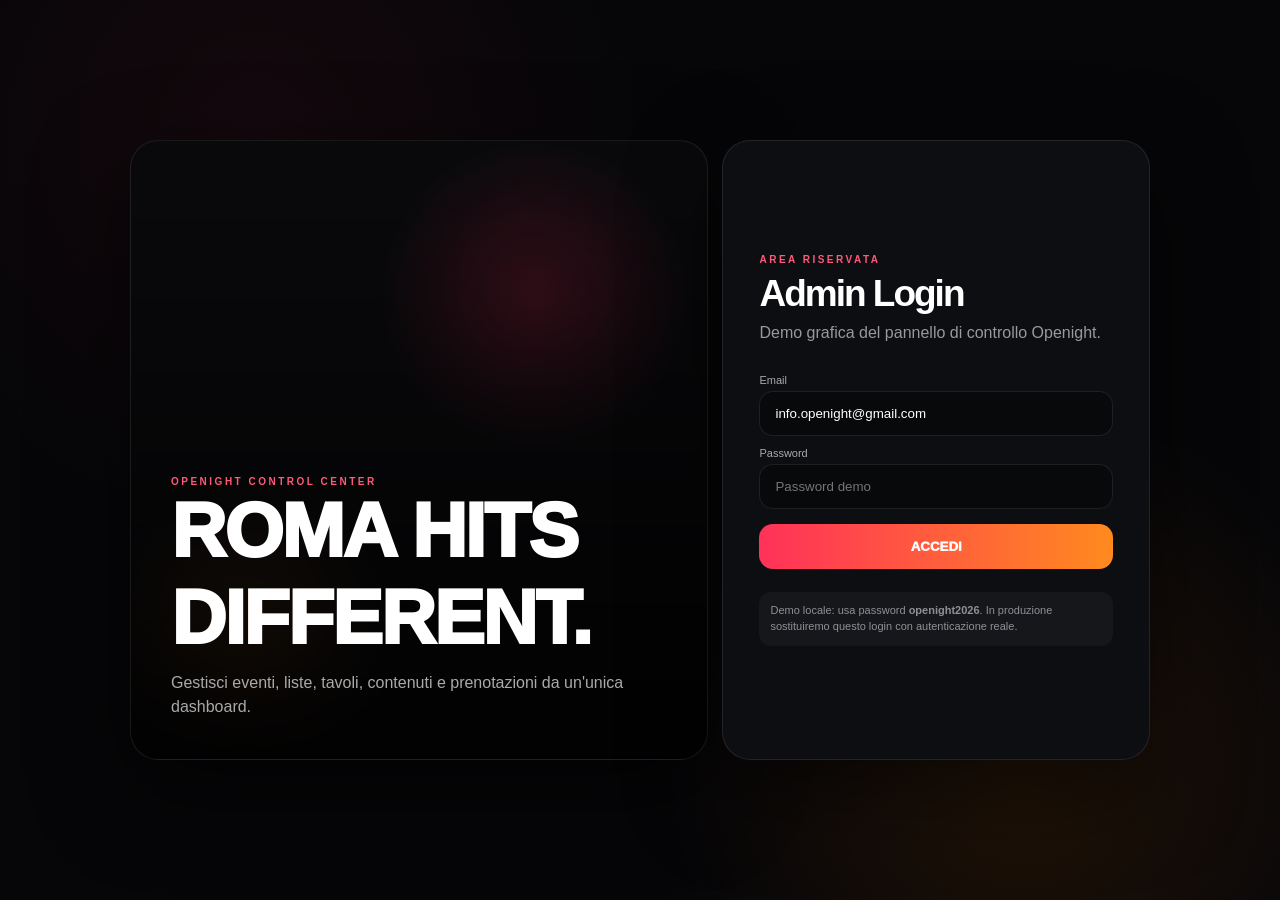
==== admin.html @ ac462e23 "Add files via upload" ====
<!doctype html>
<html lang="it">
<head>
<meta charset="utf-8"><meta name="viewport" content="width=device-width,initial-scale=1,viewport-fit=cover">
<title>OPENIGHT Admin</title>
<style>
:root{--bg:#07080b;--panel:#101116;--panel2:#15161c;--line:#ffffff14;--txt:#f4f4f6;--muted:#8e9098;--red:#ff315a;--orange:#ff8a1f;--green:#49e3a7;--yellow:#ffc75c}
*{box-sizing:border-box}body{margin:0;background:var(--bg);color:var(--txt);font-family:Inter,Arial,sans-serif}
button,input,textarea,select{font:inherit}.app{min-height:100svh}.sidebar{position:fixed;z-index:30;left:0;top:0;bottom:0;width:250px;background:#0b0c10;border-right:1px solid var(--line);padding:18px 14px;display:none}
.logo{font-weight:1000;font-size:28px;letter-spacing:-1px;margin:5px 8px 24px}.logo span{color:#ff506f}.nav{display:grid;gap:5px}.nav button{width:100%;text-align:left;border:0;border-radius:12px;background:transparent;color:#b7b8be;padding:12px 13px;font-weight:750;cursor:pointer}.nav button.active,.nav button:hover{background:#ffffff0c;color:#fff}.sidefoot{position:absolute;bottom:18px;left:14px;right:14px}.logout{width:100%;padding:12px;border:1px solid var(--line);border-radius:12px;background:#ffffff08;color:#fff}
.main{min-width:0}.topbar{position:sticky;top:0;z-index:20;height:68px;background:#07080be8;backdrop-filter:blur(18px);border-bottom:1px solid var(--line);display:flex;align-items:center;justify-content:space-between;padding:0 15px}.mobileBrand{font-weight:1000}.user{display:flex;align-items:center;gap:9px;color:#b8b9bf;font-size:12px}.avatar{width:34px;height:34px;border-radius:50%;display:grid;place-items:center;background:linear-gradient(135deg,var(--red),var(--orange));font-weight:900;color:#fff}
.content{padding:18px 14px 80px;max-width:1420px;margin:auto}.page{display:none}.page.active{display:block}.head{display:flex;justify-content:space-between;gap:12px;align-items:flex-end;margin:4px 0 18px}.head h1{font-size:34px;letter-spacing:-1.8px;margin:0}.head p{margin:5px 0 0;color:var(--muted);font-size:13px}
.btn{border:0;border-radius:12px;padding:11px 14px;background:linear-gradient(90deg,var(--red),var(--orange));color:#fff;font-weight:900;cursor:pointer}.ghost{background:#ffffff0b;border:1px solid var(--line)}.grid{display:grid;grid-template-columns:1fr;gap:10px}.cards{grid-template-columns:repeat(2,1fr)}.card{border:1px solid var(--line);background:linear-gradient(180deg,#121319,#0d0e12);border-radius:18px;padding:16px}.metric b{font-size:30px;letter-spacing:-1px}.metric small{display:block;color:var(--muted);font-size:10px;text-transform:uppercase;letter-spacing:1px;margin-bottom:8px}.metric em{display:block;font-style:normal;font-size:11px;margin-top:7px;color:var(--green)}
.bigcard{margin-top:10px}.bigcard h3{margin:0 0 14px;font-size:17px}.bar{height:8px;background:#ffffff0c;border-radius:999px;overflow:hidden}.bar i{display:block;height:100%;width:63%;background:linear-gradient(90deg,var(--orange),var(--red))}
.list{display:grid;gap:8px}.row{display:grid;grid-template-columns:1fr auto;gap:10px;align-items:center;padding:12px;border:1px solid var(--line);border-radius:13px;background:#ffffff05}.row b{font-size:13px}.row span{display:block;color:#8f9097;font-size:11px;margin-top:3px}.badge{padding:6px 8px;border-radius:999px;background:#49e3a717;color:#6ef2b8;font-size:9px;font-weight:900;text-transform:uppercase}.badge.pending{background:#ffc75c18;color:#ffd36e}.badge.busy{background:#ff315a18;color:#ff6682}
.toolbar{display:flex;gap:8px;flex-wrap:wrap;margin-bottom:12px}.toolbar input,.toolbar select{min-height:42px;padding:9px 11px;border-radius:11px;border:1px solid var(--line);background:#0d0e12;color:#fff}
.tableWrap{overflow:auto;border:1px solid var(--line);border-radius:16px}.table{min-width:760px;width:100%;border-collapse:collapse}.table th,.table td{padding:12px 13px;border-bottom:1px solid var(--line);font-size:11px;text-align:left}.table th{color:#777;text-transform:uppercase;letter-spacing:.8px}.table td{color:#d6d6da}
.editor{display:grid;grid-template-columns:1fr;gap:12px}.formcard label{display:block;font-size:10px;color:#909199;margin:10px 0 5px}.formcard input,.formcard textarea,.formcard select{width:100%;padding:12px;border:1px solid var(--line);border-radius:11px;background:#090a0d;color:#fff}.preview{min-height:440px;border-radius:18px;overflow:hidden;background:linear-gradient(#0002,#000d),url('./img/amazonia.png') center/cover no-repeat;display:flex;align-items:flex-end;padding:22px}.preview h2{font-size:38px;line-height:.9;margin:0}.preview p{max-width:420px}
.mapPanel{display:grid;grid-template-columns:1fr;gap:12px}.map{position:relative;aspect-ratio:10/14;border:1px solid var(--line);border-radius:20px;background:radial-gradient(circle at 50% 35%,#382234,#15161b 42%,#0d0e12 100%);overflow:hidden}.dance{position:absolute;left:22%;right:19%;top:30%;bottom:22%;display:grid;place-items:center;color:#ffffff45;font-weight:900;letter-spacing:3px}.vipzone{position:absolute;left:2%;right:25%;top:2%;height:19%;border:1px dashed #ff4766;border-radius:16px}.dj{position:absolute;left:42%;top:12%;padding:7px 12px;border:1px solid #ff4766;border-radius:9px;color:#ff6681;font-size:10px;font-weight:900}.t{position:absolute;border:1px solid #ffffff50;border-radius:9px;background:#202126;color:#fff;font-size:9px;font-weight:900;padding:0;cursor:pointer}.t.free{box-shadow:0 0 0 1px #49e3a73d inset}.t.option{background:#6d5318}.t.booked{background:#6b2031}.t.sel{outline:2px solid white}.t.vert{width:7%;height:10%}.t.horz{width:13%;height:5%}
#V4{left:2%;top:4%}#V3{left:14%;top:3%}#V2{left:31%;top:3%}#V1{left:48%;top:3%}#D8{right:3%;top:3%}#D9{right:3%;top:14%}#D10{right:3%;top:25%}#D7{left:3%;top:24%}#D6{left:3%;top:61%}#D5{left:3%;top:72%}#D11{right:3%;top:44%}#D12{right:3%;top:55%}#D13{right:3%;top:69%}#D14{right:3%;top:80%}#D4{left:3%;bottom:3%}#D3{left:20%;bottom:3%}#D2{left:37%;bottom:3%}#D1{right:23%;bottom:8%}
.control h3{margin-top:0}.statusBtns{display:grid;grid-template-columns:1fr 1fr 1fr;gap:7px}.statusBtns button{padding:10px 7px;border:1px solid var(--line);border-radius:10px;background:#ffffff09;color:#fff;font-size:10px;font-weight:900}
.mobileNav{position:fixed;z-index:40;left:10px;right:10px;bottom:10px;border:1px solid var(--line);background:#0c0d11e8;backdrop-filter:blur(18px);border-radius:17px;padding:7px;display:grid;grid-template-columns:repeat(4,1fr);gap:5px}.mobileNav button{border:0;background:transparent;color:#9a9ba2;font-size:9px;font-weight:900;padding:9px 2px;border-radius:10px}.mobileNav button.active{background:#ffffff0c;color:#fff}
@media(min-width:900px){.sidebar{display:block}.main{margin-left:250px}.mobileNav{display:none}.mobileBrand{display:none}.content{padding:26px 28px 60px}.cards{grid-template-columns:repeat(4,1fr)}.grid.two{grid-template-columns:1.1fr .9fr}.editor{grid-template-columns:.78fr 1.22fr}.mapPanel{grid-template-columns:1.35fr .65fr}.head h1{font-size:42px}}
</style></head>
<body>
<div class="app">
<aside class="sidebar">
  <div class="logo">OPEN<span>IGHT</span></div>
  <div class="nav">
    <button class="active" data-page="dashboard">Dashboard</button>
    <button data-page="bookings">Prenotazioni</button>
    <button data-page="nur">NUR / Tavoli</button>
    <button data-page="events">Eventi</button>
    <button data-page="content">Contenuti sito</button>
    <button data-page="media">Media</button>
    <button data-page="settings">Impostazioni</button>
  </div>
  <div class="sidefoot"><button class="logout" onclick="logout()">Esci</button></div>
</aside>

<main class="main">
  <div class="topbar"><div class="mobileBrand">OPENIGHT ADMIN</div><div class="user"><span>info.openight@gmail.com</span><div class="avatar">O</div></div></div>
  <div class="content">

    <section class="page active" id="dashboard">
      <div class="head"><div><h1>Dashboard</h1><p>Panoramica operativa Openight.</p></div><button class="btn">+ Nuovo evento</button></div>
      <div class="grid cards">
        <div class="card metric"><small>Lista Free NUR</small><b>63 / 100</b><em>+14 oggi</em></div>
        <div class="card metric"><small>Lista Ridotto</small><b>41</b><em>+8 oggi</em></div>
        <div class="card metric"><small>Richieste Tavoli</small><b>7</b><em>3 da confermare</em></div>
        <div class="card metric"><small>Indiescrivibile</small><b>28</b><em>+6 oggi</em></div>
      </div>
      <div class="grid two">
        <div class="card bigcard"><h3>Lista FREE — prossimo giovedì</h3><div class="bar"><i></i></div><p style="color:#999;font-size:12px">63 prenotazioni su 100 disponibili.</p><div class="toolbar"><button class="btn">Chiudi lista</button><button class="btn ghost">Azzera contatore</button></div></div>
        <div class="card bigcard"><h3>Ultime attività</h3><div class="list"><div class="row"><div><b>Mario Rossi — NUR Free</b><span>2 minuti fa</span></div><div class="badge">Nuova</div></div><div class="row"><div><b>Giulia Bianchi — Tavolo V2</b><span>8 minuti fa</span></div><div class="badge pending">Da confermare</div></div><div class="row"><div><b>Luca Ferri — Indiescrivibile</b><span>14 minuti fa</span></div><div class="badge">Nuova</div></div></div></div>
      </div>
    </section>

    <section class="page" id="bookings">
      <div class="head"><div><h1>Prenotazioni</h1><p>Tutte le richieste in un unico posto.</p></div><button class="btn">Esporta CSV</button></div>
      <div class="toolbar"><input placeholder="Cerca nome, telefono..."><select><option>Tutti gli eventi</option><option>NUR FREE</option><option>NUR RIDOTTO</option><option>INDIESCRIVIBILE</option></select><select><option>Tutti gli stati</option><option>Nuova</option><option>Confermata</option></select></div>
      <div class="tableWrap"><table class="table"><thead><tr><th>ID</th><th>Data</th><th>Evento</th><th>Nome</th><th>Pax</th><th>Telefono</th><th>Stato</th></tr></thead><tbody>
        <tr><td>OPN-A18F2D</td><td>26/09 18:12</td><td>NUR FREE</td><td>Mario Rossi</td><td>1</td><td>333 1234567</td><td><span class="badge">Nuova</span></td></tr>
        <tr><td>OPN-B94A91</td><td>26/09 18:07</td><td>NUR TAVOLI</td><td>Giulia Bianchi</td><td>8</td><td>347 2223344</td><td><span class="badge pending">Da confermare</span></td></tr>
        <tr><td>OPN-C71F33</td><td>26/09 17:51</td><td>INDIESCRIVIBILE</td><td>Luca Ferri</td><td>4</td><td>329 9090909</td><td><span class="badge">Nuova</span></td></tr>
      </tbody></table></div>
    </section>

    <section class="page" id="nur">
      <div class="head"><div><h1>NUR / Tavoli</h1><p>Gestisci la pianta in tempo reale.</p></div><button class="btn">Salva stati</button></div>
      <div class="mapPanel">
        <div class="card"><div class="map" id="map"><div class="vipzone"></div><div class="dj">DJ</div><div class="dance">DANCEFLOOR</div></div></div>
        <div class="card control"><h3 id="selectedTable">Seleziona un tavolo</h3><p id="selectedDesc" style="color:#999;font-size:12px">Clicca sulla pianta per modificarne lo stato.</p><div class="statusBtns"><button onclick="setStatus('free')">Disponibile</button><button onclick="setStatus('option')">Opzionato</button><button onclick="setStatus('booked')">Prenotato</button></div><hr style="border:0;border-top:1px solid var(--line);margin:18px 0"><label style="font-size:10px;color:#999">Nome prenotazione</label><input id="tableName" style="width:100%;padding:12px;border:1px solid var(--line);border-radius:10px;background:#090a0d;color:#fff;margin-top:5px" placeholder="es. Matteo Rossi"><button class="btn" style="width:100%;margin-top:10px">Conferma</button></div>
      </div>
    </section>

    <section class="page" id="events">
      <div class="head"><div><h1>Eventi</h1><p>Attiva, modifica o nascondi gli eventi.</p></div><button class="btn">+ Crea evento</button></div>
      <div class="list">
        <div class="row"><div><b>Halloween Open Bar</b><span>31 ottobre • Villa Veientana</span></div><div class="badge">Attivo</div></div>
        <div class="row"><div><b>Capodanno Open Bar</b><span>31 dicembre • WhatsApp diretto</span></div><div class="badge">Attivo</div></div>
        <div class="row"><div><b>Indiescrivibile</b><span>Ogni mercoledì • Amazônia</span></div><div class="badge">Attivo</div></div>
        <div class="row"><div><b>Wanita</b><span>Summer season</span></div><div class="badge busy">Nascosto</div></div>
      </div>
    </section>

    <section class="page" id="content">
      <div class="head"><div><h1>Contenuti sito</h1><p>Modifica testi, immagini e CTA senza toccare il codice.</p></div><button class="btn" onclick="saveContent()">Pubblica modifiche</button></div>
      <div class="editor">
        <div class="card formcard">
          <label>Sezione</label><select id="sectionSel"><option>Amazônia / Indiescrivibile</option><option>NUR Bar</option><option>Capodanno</option><option>Your Party</option></select>
          <label>Titolo</label><input id="titleInput" value="INDIESCRIVIBILE">
          <label>Sottotitolo</label><input id="subInput" value="Ogni mercoledì">
          <label>Descrizione</label><textarea id="descInput" rows="4">Cena, open wine e canzoni stonate.</textarea>
          <label>Immagine</label><input value="img/amazonia.png">
          <label>Testo pulsante</label><input value="Prenota tavolo">
          <label>Link pulsante</label><input value="#prenota">
        </div>
        <div class="preview" id="preview"><div><div style="color:#ff6681;font-size:10px;font-weight:900;letter-spacing:2px" id="prevSub">OGNI MERCOLEDÌ</div><h2 id="prevTitle">INDIESCRIVIBILE</h2><p id="prevDesc">Cena, open wine e canzoni stonate.</p><button class="btn">Prenota tavolo</button></div></div>
      </div>
    </section>

    <section class="page" id="media"><div class="head"><div><h1>Media</h1><p>Gestione immagini del sito.</p></div><button class="btn">Carica immagine</button></div><div class="grid cards"><div class="card">hero-colosseo.png</div><div class="card">amazonia.png</div><div class="card">veientana-halloween.jpeg</div><div class="card">veientana-capodanno.png</div></div></section>
    <section class="page" id="settings"><div class="head"><div><h1>Impostazioni</h1><p>Contatti e configurazione generale.</p></div></div><div class="card formcard"><label>Email notifiche</label><input value="info.openight@gmail.com"><label>WhatsApp Openight</label><input value="+393520840632"><label>WhatsApp Your Party</label><input value="+393517854352"><button class="btn" style="margin-top:14px">Salva impostazioni</button></div></section>
  </div>
</main>

<div class="mobileNav"><button class="active" data-page="dashboard">Home</button><button data-page="bookings">Booking</button><button data-page="nur">NUR</button><button data-page="content">Sito</button></div>
</div>
<script>
if(localStorage.getItem('openightAdminDemo')!=='1') location.href='./login.html';
const navButtons=[...document.querySelectorAll('[data-page]')];
function go(page){document.querySelectorAll('.page').forEach(p=>p.classList.remove('active'));document.getElementById(page).classList.add('active');navButtons.forEach(b=>b.classList.toggle('active',b.dataset.page===page));window.scrollTo({top:0,behavior:'smooth'})}
navButtons.forEach(b=>b.addEventListener('click',()=>go(b.dataset.page)));
function logout(){localStorage.removeItem('openightAdminDemo');location.href='./login.html'}

const tableDefs=[
['V4','vert'],['V3','horz'],['V2','horz'],['V1','horz'],['D8','vert'],['D9','vert'],['D10','vert'],['D7','vert'],['D6','vert'],['D5','vert'],['D11','vert'],['D12','vert'],['D13','vert'],['D14','vert'],['D4','horz'],['D3','horz'],['D2','horz'],['D1','horz']
];
let selected='V2';
let states=JSON.parse(localStorage.getItem('nurTableStates')||'{}');
tableDefs.forEach(([id,shape])=>{const b=document.createElement('button');b.id=id;b.textContent=id;b.className='t '+shape+' '+(states[id]||'free')+(id===selected?' sel':'');b.onclick=()=>selectTable(id);map.appendChild(b)});
function selectTable(id){selected=id;document.querySelectorAll('.t').forEach(x=>x.classList.remove('sel'));document.getElementById(id).classList.add('sel');selectedTable.textContent='Tavolo '+id;selectedDesc.textContent='Stato attuale: '+(states[id]||'free')}
function setStatus(s){if(!selected)return;states[selected]=s;const el=document.getElementById(selected);el.classList.remove('free','option','booked');el.classList.add(s);localStorage.setItem('nurTableStates',JSON.stringify(states));selectTable(selected)}
selectTable(selected);

[titleInput,subInput,descInput].forEach(x=>x.addEventListener('input',()=>{prevTitle.textContent=titleInput.value;prevSub.textContent=subInput.value.toUpperCase();prevDesc.textContent=descInput.value}));
function saveContent(){localStorage.setItem('openightContentDemo',JSON.stringify({title:titleInput.value,sub:subInput.value,desc:descInput.value}));alert('Demo: modifiche salvate nel browser. Nel sistema reale verranno salvate su Google Sheet / backend.')}
const saved=JSON.parse(localStorage.getItem('openightContentDemo')||'null');if(saved){titleInput.value=saved.title;subInput.value=saved.sub;descInput.value=saved.desc;titleInput.dispatchEvent(new Event('input'))}
</script>
</body></html>
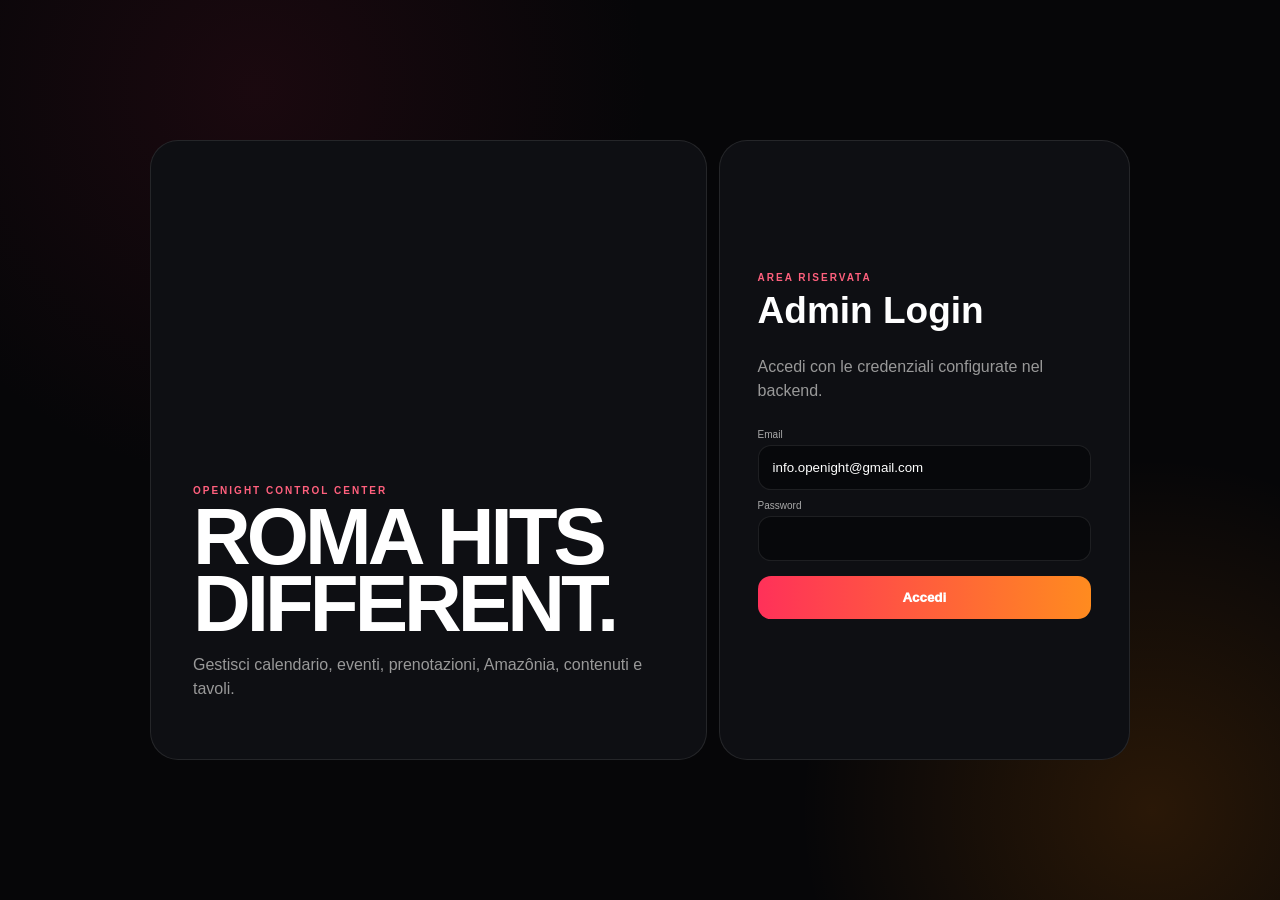
==== commit 4e1f3a85: "Add files via upload" ====
--- a/admin.html
+++ b/admin.html
@@ -1,131 +1,10 @@
-<!doctype html>
-<html lang="it">
-<head>
-<meta charset="utf-8"><meta name="viewport" content="width=device-width,initial-scale=1,viewport-fit=cover">
-<title>OPENIGHT Admin</title>
-<style>
-:root{--bg:#07080b;--panel:#101116;--panel2:#15161c;--line:#ffffff14;--txt:#f4f4f6;--muted:#8e9098;--red:#ff315a;--orange:#ff8a1f;--green:#49e3a7;--yellow:#ffc75c}
-*{box-sizing:border-box}body{margin:0;background:var(--bg);color:var(--txt);font-family:Inter,Arial,sans-serif}
-button,input,textarea,select{font:inherit}.app{min-height:100svh}.sidebar{position:fixed;z-index:30;left:0;top:0;bottom:0;width:250px;background:#0b0c10;border-right:1px solid var(--line);padding:18px 14px;display:none}
-.logo{font-weight:1000;font-size:28px;letter-spacing:-1px;margin:5px 8px 24px}.logo span{color:#ff506f}.nav{display:grid;gap:5px}.nav button{width:100%;text-align:left;border:0;border-radius:12px;background:transparent;color:#b7b8be;padding:12px 13px;font-weight:750;cursor:pointer}.nav button.active,.nav button:hover{background:#ffffff0c;color:#fff}.sidefoot{position:absolute;bottom:18px;left:14px;right:14px}.logout{width:100%;padding:12px;border:1px solid var(--line);border-radius:12px;background:#ffffff08;color:#fff}
-.main{min-width:0}.topbar{position:sticky;top:0;z-index:20;height:68px;background:#07080be8;backdrop-filter:blur(18px);border-bottom:1px solid var(--line);display:flex;align-items:center;justify-content:space-between;padding:0 15px}.mobileBrand{font-weight:1000}.user{display:flex;align-items:center;gap:9px;color:#b8b9bf;font-size:12px}.avatar{width:34px;height:34px;border-radius:50%;display:grid;place-items:center;background:linear-gradient(135deg,var(--red),var(--orange));font-weight:900;color:#fff}
-.content{padding:18px 14px 80px;max-width:1420px;margin:auto}.page{display:none}.page.active{display:block}.head{display:flex;justify-content:space-between;gap:12px;align-items:flex-end;margin:4px 0 18px}.head h1{font-size:34px;letter-spacing:-1.8px;margin:0}.head p{margin:5px 0 0;color:var(--muted);font-size:13px}
-.btn{border:0;border-radius:12px;padding:11px 14px;background:linear-gradient(90deg,var(--red),var(--orange));color:#fff;font-weight:900;cursor:pointer}.ghost{background:#ffffff0b;border:1px solid var(--line)}.grid{display:grid;grid-template-columns:1fr;gap:10px}.cards{grid-template-columns:repeat(2,1fr)}.card{border:1px solid var(--line);background:linear-gradient(180deg,#121319,#0d0e12);border-radius:18px;padding:16px}.metric b{font-size:30px;letter-spacing:-1px}.metric small{display:block;color:var(--muted);font-size:10px;text-transform:uppercase;letter-spacing:1px;margin-bottom:8px}.metric em{display:block;font-style:normal;font-size:11px;margin-top:7px;color:var(--green)}
-.bigcard{margin-top:10px}.bigcard h3{margin:0 0 14px;font-size:17px}.bar{height:8px;background:#ffffff0c;border-radius:999px;overflow:hidden}.bar i{display:block;height:100%;width:63%;background:linear-gradient(90deg,var(--orange),var(--red))}
-.list{display:grid;gap:8px}.row{display:grid;grid-template-columns:1fr auto;gap:10px;align-items:center;padding:12px;border:1px solid var(--line);border-radius:13px;background:#ffffff05}.row b{font-size:13px}.row span{display:block;color:#8f9097;font-size:11px;margin-top:3px}.badge{padding:6px 8px;border-radius:999px;background:#49e3a717;color:#6ef2b8;font-size:9px;font-weight:900;text-transform:uppercase}.badge.pending{background:#ffc75c18;color:#ffd36e}.badge.busy{background:#ff315a18;color:#ff6682}
-.toolbar{display:flex;gap:8px;flex-wrap:wrap;margin-bottom:12px}.toolbar input,.toolbar select{min-height:42px;padding:9px 11px;border-radius:11px;border:1px solid var(--line);background:#0d0e12;color:#fff}
-.tableWrap{overflow:auto;border:1px solid var(--line);border-radius:16px}.table{min-width:760px;width:100%;border-collapse:collapse}.table th,.table td{padding:12px 13px;border-bottom:1px solid var(--line);font-size:11px;text-align:left}.table th{color:#777;text-transform:uppercase;letter-spacing:.8px}.table td{color:#d6d6da}
-.editor{display:grid;grid-template-columns:1fr;gap:12px}.formcard label{display:block;font-size:10px;color:#909199;margin:10px 0 5px}.formcard input,.formcard textarea,.formcard select{width:100%;padding:12px;border:1px solid var(--line);border-radius:11px;background:#090a0d;color:#fff}.preview{min-height:440px;border-radius:18px;overflow:hidden;background:linear-gradient(#0002,#000d),url('./img/amazonia.png') center/cover no-repeat;display:flex;align-items:flex-end;padding:22px}.preview h2{font-size:38px;line-height:.9;margin:0}.preview p{max-width:420px}
-.mapPanel{display:grid;grid-template-columns:1fr;gap:12px}.map{position:relative;aspect-ratio:10/14;border:1px solid var(--line);border-radius:20px;background:radial-gradient(circle at 50% 35%,#382234,#15161b 42%,#0d0e12 100%);overflow:hidden}.dance{position:absolute;left:22%;right:19%;top:30%;bottom:22%;display:grid;place-items:center;color:#ffffff45;font-weight:900;letter-spacing:3px}.vipzone{position:absolute;left:2%;right:25%;top:2%;height:19%;border:1px dashed #ff4766;border-radius:16px}.dj{position:absolute;left:42%;top:12%;padding:7px 12px;border:1px solid #ff4766;border-radius:9px;color:#ff6681;font-size:10px;font-weight:900}.t{position:absolute;border:1px solid #ffffff50;border-radius:9px;background:#202126;color:#fff;font-size:9px;font-weight:900;padding:0;cursor:pointer}.t.free{box-shadow:0 0 0 1px #49e3a73d inset}.t.option{background:#6d5318}.t.booked{background:#6b2031}.t.sel{outline:2px solid white}.t.vert{width:7%;height:10%}.t.horz{width:13%;height:5%}
-#V4{left:2%;top:4%}#V3{left:14%;top:3%}#V2{left:31%;top:3%}#V1{left:48%;top:3%}#D8{right:3%;top:3%}#D9{right:3%;top:14%}#D10{right:3%;top:25%}#D7{left:3%;top:24%}#D6{left:3%;top:61%}#D5{left:3%;top:72%}#D11{right:3%;top:44%}#D12{right:3%;top:55%}#D13{right:3%;top:69%}#D14{right:3%;top:80%}#D4{left:3%;bottom:3%}#D3{left:20%;bottom:3%}#D2{left:37%;bottom:3%}#D1{right:23%;bottom:8%}
-.control h3{margin-top:0}.statusBtns{display:grid;grid-template-columns:1fr 1fr 1fr;gap:7px}.statusBtns button{padding:10px 7px;border:1px solid var(--line);border-radius:10px;background:#ffffff09;color:#fff;font-size:10px;font-weight:900}
-.mobileNav{position:fixed;z-index:40;left:10px;right:10px;bottom:10px;border:1px solid var(--line);background:#0c0d11e8;backdrop-filter:blur(18px);border-radius:17px;padding:7px;display:grid;grid-template-columns:repeat(4,1fr);gap:5px}.mobileNav button{border:0;background:transparent;color:#9a9ba2;font-size:9px;font-weight:900;padding:9px 2px;border-radius:10px}.mobileNav button.active{background:#ffffff0c;color:#fff}
-@media(min-width:900px){.sidebar{display:block}.main{margin-left:250px}.mobileNav{display:none}.mobileBrand{display:none}.content{padding:26px 28px 60px}.cards{grid-template-columns:repeat(4,1fr)}.grid.two{grid-template-columns:1.1fr .9fr}.editor{grid-template-columns:.78fr 1.22fr}.mapPanel{grid-template-columns:1.35fr .65fr}.head h1{font-size:42px}}
-</style></head>
-<body>
-<div class="app">
-<aside class="sidebar">
-  <div class="logo">OPEN<span>IGHT</span></div>
-  <div class="nav">
-    <button class="active" data-page="dashboard">Dashboard</button>
-    <button data-page="bookings">Prenotazioni</button>
-    <button data-page="nur">NUR / Tavoli</button>
-    <button data-page="events">Eventi</button>
-    <button data-page="content">Contenuti sito</button>
-    <button data-page="media">Media</button>
-    <button data-page="settings">Impostazioni</button>
-  </div>
-  <div class="sidefoot"><button class="logout" onclick="logout()">Esci</button></div>
-</aside>
-
-<main class="main">
-  <div class="topbar"><div class="mobileBrand">OPENIGHT ADMIN</div><div class="user"><span>info.openight@gmail.com</span><div class="avatar">O</div></div></div>
-  <div class="content">
-
-    <section class="page active" id="dashboard">
-      <div class="head"><div><h1>Dashboard</h1><p>Panoramica operativa Openight.</p></div><button class="btn">+ Nuovo evento</button></div>
-      <div class="grid cards">
-        <div class="card metric"><small>Lista Free NUR</small><b>63 / 100</b><em>+14 oggi</em></div>
-        <div class="card metric"><small>Lista Ridotto</small><b>41</b><em>+8 oggi</em></div>
-        <div class="card metric"><small>Richieste Tavoli</small><b>7</b><em>3 da confermare</em></div>
-        <div class="card metric"><small>Indiescrivibile</small><b>28</b><em>+6 oggi</em></div>
-      </div>
-      <div class="grid two">
-        <div class="card bigcard"><h3>Lista FREE — prossimo giovedì</h3><div class="bar"><i></i></div><p style="color:#999;font-size:12px">63 prenotazioni su 100 disponibili.</p><div class="toolbar"><button class="btn">Chiudi lista</button><button class="btn ghost">Azzera contatore</button></div></div>
-        <div class="card bigcard"><h3>Ultime attività</h3><div class="list"><div class="row"><div><b>Mario Rossi — NUR Free</b><span>2 minuti fa</span></div><div class="badge">Nuova</div></div><div class="row"><div><b>Giulia Bianchi — Tavolo V2</b><span>8 minuti fa</span></div><div class="badge pending">Da confermare</div></div><div class="row"><div><b>Luca Ferri — Indiescrivibile</b><span>14 minuti fa</span></div><div class="badge">Nuova</div></div></div></div>
-      </div>
-    </section>
-
-    <section class="page" id="bookings">
-      <div class="head"><div><h1>Prenotazioni</h1><p>Tutte le richieste in un unico posto.</p></div><button class="btn">Esporta CSV</button></div>
-      <div class="toolbar"><input placeholder="Cerca nome, telefono..."><select><option>Tutti gli eventi</option><option>NUR FREE</option><option>NUR RIDOTTO</option><option>INDIESCRIVIBILE</option></select><select><option>Tutti gli stati</option><option>Nuova</option><option>Confermata</option></select></div>
-      <div class="tableWrap"><table class="table"><thead><tr><th>ID</th><th>Data</th><th>Evento</th><th>Nome</th><th>Pax</th><th>Telefono</th><th>Stato</th></tr></thead><tbody>
-        <tr><td>OPN-A18F2D</td><td>26/09 18:12</td><td>NUR FREE</td><td>Mario Rossi</td><td>1</td><td>333 1234567</td><td><span class="badge">Nuova</span></td></tr>
-        <tr><td>OPN-B94A91</td><td>26/09 18:07</td><td>NUR TAVOLI</td><td>Giulia Bianchi</td><td>8</td><td>347 2223344</td><td><span class="badge pending">Da confermare</span></td></tr>
-        <tr><td>OPN-C71F33</td><td>26/09 17:51</td><td>INDIESCRIVIBILE</td><td>Luca Ferri</td><td>4</td><td>329 9090909</td><td><span class="badge">Nuova</span></td></tr>
-      </tbody></table></div>
-    </section>
-
-    <section class="page" id="nur">
-      <div class="head"><div><h1>NUR / Tavoli</h1><p>Gestisci la pianta in tempo reale.</p></div><button class="btn">Salva stati</button></div>
-      <div class="mapPanel">
-        <div class="card"><div class="map" id="map"><div class="vipzone"></div><div class="dj">DJ</div><div class="dance">DANCEFLOOR</div></div></div>
-        <div class="card control"><h3 id="selectedTable">Seleziona un tavolo</h3><p id="selectedDesc" style="color:#999;font-size:12px">Clicca sulla pianta per modificarne lo stato.</p><div class="statusBtns"><button onclick="setStatus('free')">Disponibile</button><button onclick="setStatus('option')">Opzionato</button><button onclick="setStatus('booked')">Prenotato</button></div><hr style="border:0;border-top:1px solid var(--line);margin:18px 0"><label style="font-size:10px;color:#999">Nome prenotazione</label><input id="tableName" style="width:100%;padding:12px;border:1px solid var(--line);border-radius:10px;background:#090a0d;color:#fff;margin-top:5px" placeholder="es. Matteo Rossi"><button class="btn" style="width:100%;margin-top:10px">Conferma</button></div>
-      </div>
-    </section>
-
-    <section class="page" id="events">
-      <div class="head"><div><h1>Eventi</h1><p>Attiva, modifica o nascondi gli eventi.</p></div><button class="btn">+ Crea evento</button></div>
-      <div class="list">
-        <div class="row"><div><b>Halloween Open Bar</b><span>31 ottobre • Villa Veientana</span></div><div class="badge">Attivo</div></div>
-        <div class="row"><div><b>Capodanno Open Bar</b><span>31 dicembre • WhatsApp diretto</span></div><div class="badge">Attivo</div></div>
-        <div class="row"><div><b>Indiescrivibile</b><span>Ogni mercoledì • Amazônia</span></div><div class="badge">Attivo</div></div>
-        <div class="row"><div><b>Wanita</b><span>Summer season</span></div><div class="badge busy">Nascosto</div></div>
-      </div>
-    </section>
-
-    <section class="page" id="content">
-      <div class="head"><div><h1>Contenuti sito</h1><p>Modifica testi, immagini e CTA senza toccare il codice.</p></div><button class="btn" onclick="saveContent()">Pubblica modifiche</button></div>
-      <div class="editor">
-        <div class="card formcard">
-          <label>Sezione</label><select id="sectionSel"><option>Amazônia / Indiescrivibile</option><option>NUR Bar</option><option>Capodanno</option><option>Your Party</option></select>
-          <label>Titolo</label><input id="titleInput" value="INDIESCRIVIBILE">
-          <label>Sottotitolo</label><input id="subInput" value="Ogni mercoledì">
-          <label>Descrizione</label><textarea id="descInput" rows="4">Cena, open wine e canzoni stonate.</textarea>
-          <label>Immagine</label><input value="img/amazonia.png">
-          <label>Testo pulsante</label><input value="Prenota tavolo">
-          <label>Link pulsante</label><input value="#prenota">
-        </div>
-        <div class="preview" id="preview"><div><div style="color:#ff6681;font-size:10px;font-weight:900;letter-spacing:2px" id="prevSub">OGNI MERCOLEDÌ</div><h2 id="prevTitle">INDIESCRIVIBILE</h2><p id="prevDesc">Cena, open wine e canzoni stonate.</p><button class="btn">Prenota tavolo</button></div></div>
-      </div>
-    </section>
-
-    <section class="page" id="media"><div class="head"><div><h1>Media</h1><p>Gestione immagini del sito.</p></div><button class="btn">Carica immagine</button></div><div class="grid cards"><div class="card">hero-colosseo.png</div><div class="card">amazonia.png</div><div class="card">veientana-halloween.jpeg</div><div class="card">veientana-capodanno.png</div></div></section>
-    <section class="page" id="settings"><div class="head"><div><h1>Impostazioni</h1><p>Contatti e configurazione generale.</p></div></div><div class="card formcard"><label>Email notifiche</label><input value="info.openight@gmail.com"><label>WhatsApp Openight</label><input value="+393520840632"><label>WhatsApp Your Party</label><input value="+393517854352"><button class="btn" style="margin-top:14px">Salva impostazioni</button></div></section>
-  </div>
-</main>
-
-<div class="mobileNav"><button class="active" data-page="dashboard">Home</button><button data-page="bookings">Booking</button><button data-page="nur">NUR</button><button data-page="content">Sito</button></div>
-</div>
-<script>
-if(localStorage.getItem('openightAdminDemo')!=='1') location.href='./login.html';
-const navButtons=[...document.querySelectorAll('[data-page]')];
-function go(page){document.querySelectorAll('.page').forEach(p=>p.classList.remove('active'));document.getElementById(page).classList.add('active');navButtons.forEach(b=>b.classList.toggle('active',b.dataset.page===page));window.scrollTo({top:0,behavior:'smooth'})}
-navButtons.forEach(b=>b.addEventListener('click',()=>go(b.dataset.page)));
-function logout(){localStorage.removeItem('openightAdminDemo');location.href='./login.html'}
-
-const tableDefs=[
-['V4','vert'],['V3','horz'],['V2','horz'],['V1','horz'],['D8','vert'],['D9','vert'],['D10','vert'],['D7','vert'],['D6','vert'],['D5','vert'],['D11','vert'],['D12','vert'],['D13','vert'],['D14','vert'],['D4','horz'],['D3','horz'],['D2','horz'],['D1','horz']
-];
-let selected='V2';
-let states=JSON.parse(localStorage.getItem('nurTableStates')||'{}');
-tableDefs.forEach(([id,shape])=>{const b=document.createElement('button');b.id=id;b.textContent=id;b.className='t '+shape+' '+(states[id]||'free')+(id===selected?' sel':'');b.onclick=()=>selectTable(id);map.appendChild(b)});
-function selectTable(id){selected=id;document.querySelectorAll('.t').forEach(x=>x.classList.remove('sel'));document.getElementById(id).classList.add('sel');selectedTable.textContent='Tavolo '+id;selectedDesc.textContent='Stato attuale: '+(states[id]||'free')}
-function setStatus(s){if(!selected)return;states[selected]=s;const el=document.getElementById(selected);el.classList.remove('free','option','booked');el.classList.add(s);localStorage.setItem('nurTableStates',JSON.stringify(states));selectTable(selected)}
-selectTable(selected);
-
-[titleInput,subInput,descInput].forEach(x=>x.addEventListener('input',()=>{prevTitle.textContent=titleInput.value;prevSub.textContent=subInput.value.toUpperCase();prevDesc.textContent=descInput.value}));
-function saveContent(){localStorage.setItem('openightContentDemo',JSON.stringify({title:titleInput.value,sub:subInput.value,desc:descInput.value}));alert('Demo: modifiche salvate nel browser. Nel sistema reale verranno salvate su Google Sheet / backend.')}
-const saved=JSON.parse(localStorage.getItem('openightContentDemo')||'null');if(saved){titleInput.value=saved.title;subInput.value=saved.sub;descInput.value=saved.desc;titleInput.dispatchEvent(new Event('input'))}
-</script>
-</body></html>+<!doctype html><html lang="it"><head><meta charset="utf-8"><meta name="viewport" content="width=device-width,initial-scale=1,viewport-fit=cover"><title>OPENIGHT Admin</title><style>:root{--bg:#07080b;--panel:#101116;--line:#ffffff14;--muted:#90929b;--red:#ff3159;--orange:#ff8b1f;--green:#48e2a8}*{box-sizing:border-box}body{margin:0;background:var(--bg);color:#f5f5f6;font-family:Inter,Arial,sans-serif}button,input,select,textarea{font:inherit}.side{display:none;position:fixed;inset:0 auto 0 0;width:250px;background:#0b0c10;border-right:1px solid var(--line);padding:18px 14px}.logo{font-weight:1000;font-size:27px;margin:5px 8px 22px}.logo span{color:#ff536f}.nav{display:grid;gap:4px}.nav button{border:0;background:transparent;color:#aaa;text-align:left;padding:12px;border-radius:11px;font-weight:800}.nav button.active,.nav button:hover{background:#ffffff0c;color:#fff}.main{min-height:100svh}.top{position:sticky;top:0;z-index:20;height:66px;display:flex;align-items:center;justify-content:space-between;padding:0 14px;background:#07080be8;backdrop-filter:blur(15px);border-bottom:1px solid var(--line)}.content{padding:18px 13px 85px;max-width:1400px;margin:auto}.page{display:none}.page.active{display:block}.head{display:flex;align-items:flex-end;justify-content:space-between;gap:12px;margin-bottom:18px}.head h1{font-size:34px;letter-spacing:-2px;margin:0}.head p{margin:5px 0;color:var(--muted);font-size:12px}.btn{border:0;border-radius:11px;padding:11px 13px;background:linear-gradient(90deg,var(--red),var(--orange));color:#fff;font-weight:900;cursor:pointer}.ghost{background:#ffffff0a;border:1px solid var(--line)}.grid{display:grid;grid-template-columns:1fr;gap:10px}.cards{grid-template-columns:repeat(2,1fr)}.card{border:1px solid var(--line);border-radius:17px;background:#101116;padding:15px}.metric small{display:block;color:#888;text-transform:uppercase;font-size:9px;letter-spacing:1px;margin-bottom:8px}.metric b{font-size:30px}.metric em{display:block;color:var(--green);font-style:normal;font-size:10px;margin-top:6px}.list{display:grid;gap:8px}.row{display:grid;grid-template-columns:1fr auto;gap:10px;align-items:center;padding:12px;border:1px solid var(--line);border-radius:13px;background:#ffffff05}.row b{font-size:13px}.row span{display:block;color:#888;font-size:10px;margin-top:4px}.badge{padding:6px 8px;border-radius:999px;background:#48e2a818;color:#76f0be;font-size:9px;font-weight:900}.tableWrap{overflow:auto;border:1px solid var(--line);border-radius:15px}.table{min-width:900px;width:100%;border-collapse:collapse}.table th,.table td{padding:11px;border-bottom:1px solid var(--line);font-size:10px;text-align:left}.table th{color:#777;text-transform:uppercase}.formgrid{display:grid;grid-template-columns:1fr;gap:9px}.formcard label{display:block;font-size:9px;color:#999;margin:8px 0 4px}.formcard input,.formcard textarea,.formcard select{width:100%;padding:11px;border:1px solid var(--line);border-radius:10px;background:#090a0d;color:#fff}.calendar{display:grid;grid-template-columns:repeat(7,1fr);gap:4px}.day{min-height:98px;border:1px solid var(--line);border-radius:10px;padding:6px;background:#0d0e12}.day strong{font-size:10px;color:#777}.calEvent{margin-top:5px;padding:5px;border-radius:7px;background:#ff31591e;border:1px solid #ff315932;font-size:8px}.mobile{position:fixed;z-index:30;left:10px;right:10px;bottom:10px;display:grid;grid-template-columns:repeat(4,1fr);gap:4px;padding:6px;border:1px solid var(--line);border-radius:16px;background:#0b0c10ed}.mobile button{border:0;background:transparent;color:#999;padding:9px 2px;font-size:9px;font-weight:900}.mobile button.active{background:#ffffff0c;color:#fff;border-radius:9px}.status{font-size:11px;color:#ffca75;margin-top:10px}@media(min-width:900px){.side{display:block}.main{margin-left:250px}.mobile{display:none}.content{padding:25px 27px}.cards{grid-template-columns:repeat(4,1fr)}.grid.two{grid-template-columns:1.1fr .9fr}.formgrid.two{grid-template-columns:1fr 1fr}}</style></head><body><aside class="side"><div class="logo">OPEN<span>IGHT</span></div><div class="nav"><button class="active" data-p="dashboard">Dashboard</button><button data-p="calendar">Calendario</button><button data-p="events">Eventi</button><button data-p="bookings">Prenotazioni</button><button data-p="amazonia">Amazônia</button><button data-p="tables">NUR Tavoli</button><button data-p="content">Homepage</button><button data-p="settings">Impostazioni</button></div></aside><main class="main"><div class="top"><b>OPENIGHT ADMIN</b><div><span style="font-size:10px;color:#999">info.openight@gmail.com</span> <button class="btn ghost" onclick="logout()">Esci</button></div></div><div class="content">
+<section class="page active" id="dashboard"><div class="head"><div><h1>Dashboard</h1><p>Panoramica Openight.</p></div><button class="btn" onclick="go('events')">+ Nuovo evento</button></div><div class="grid cards"><div class="card metric"><small>Eventi futuri</small><b id="mEvents">—</b><em>Calendario</em></div><div class="card metric"><small>Prenotazioni</small><b id="mBookings">—</b><em>Totale</em></div><div class="card metric"><small>Nuove richieste</small><b id="mFree">—</b><em>Da gestire</em></div><div class="card metric"><small>Tavoli richiesti</small><b id="mTables">—</b><em>NUR</em></div></div><div class="grid two" style="margin-top:10px"><div class="card"><h3>Prossimi eventi</h3><div id="dashEvents" class="list"></div></div><div class="card"><h3>Ultime prenotazioni</h3><div id="dashBookings" class="list"></div></div></div></section>
+<section class="page" id="calendar"><div class="head"><div><h1>Calendario</h1><p>Tutte le collaborazioni per data.</p></div><div><button class="btn ghost" onclick="changeMonth(-1)">←</button> <button class="btn ghost" onclick="changeMonth(1)">→</button></div></div><h3 id="monthTitle"></h3><div class="calendar" id="calendarGrid"></div></section>
+<section class="page" id="events"><div class="head"><div><h1>Eventi</h1><p>Crea una singola data o una serie settimanale.</p></div></div><div class="grid two"><div class="card formcard"><h3>Nuovo evento / serie</h3><form id="eventForm"><div class="formgrid two"><div><label>Titolo</label><input name="title" required></div><div><label>Locale</label><select name="venueId" id="venueSelect"></select></div><div><label>Format</label><select name="formatId" id="formatSelect"></select></div><div><label>Data iniziale</label><input name="date" type="date" required></div><div><label>Ora inizio</label><input name="startTime" type="time" value="23:00"></div><div><label>Ricorrenza</label><select name="recurrence"><option value="none">Solo questa data</option><option value="weekly">Ogni settimana</option></select></div><div><label>Fino al</label><input name="repeatUntil" type="date"></div><div><label>Tipo prenotazione</label><select name="bookingType"><option value="form">Modulo sito</option><option value="whatsapp">WhatsApp</option><option value="external">Link esterno</option></select></div></div><label>Descrizione</label><textarea name="description" rows="3"></textarea><label>Immagine</label><input name="image" placeholder="./img/nurbar.jpeg"><div class="formgrid two"><div><label>CTA label</label><input name="ctaLabel" value="Prenota"></div><div><label>CTA link</label><input name="ctaLink"></div></div><label>Capienza (0 = senza limite)</label><input name="capacity" type="number" min="0" value="0"><label>Categoria</label><select name="category"><option value="eventi">Eventi Openight</option><option value="amazonia">Amazônia</option></select><button class="btn" style="margin-top:12px">Salva evento</button><div id="eventStatus" class="status"></div></form></div><div class="card"><h3>Eventi registrati</h3><div id="eventList" class="list"></div></div></div></section>
+<section class="page" id="bookings"><div class="head"><div><h1>Prenotazioni</h1><p>Tutte le richieste dal sito.</p></div></div><div class="tableWrap"><table class="table"><thead><tr><th>ID</th><th>Data</th><th>Evento</th><th>Nome</th><th>Pax</th><th>Telefono</th><th>Email</th><th>Stato</th></tr></thead><tbody id="bookingRows"></tbody></table></div></section>
+<section class="page" id="amazonia"><div class="head"><div><h1>Amazônia</h1><p>Gestisci gli eventi del locale come categoria separata.</p></div><button class="btn" onclick="go('events')">+ Evento Amazônia</button></div><div id="amazoniaList" class="list"></div></section>
+<section class="page" id="tables"><div class="head"><div><h1>NUR Tavoli</h1><p>Stati tavoli disponibili, opzionati o prenotati.</p></div></div><div class="tableWrap"><table class="table"><thead><tr><th>Tavolo</th><th>Zona</th><th>Stato</th><th>Nome</th><th>Azione</th></tr></thead><tbody id="tableRows"></tbody></table></div></section>
+<section class="page" id="content"><div class="head"><div><h1>Homepage</h1><p>Contenuti principali del sito.</p></div></div><div class="card formcard"><form id="contentForm"><label>Hero titolo</label><input name="hero_title"><label>Hero sottotitolo</label><textarea name="hero_subtitle" rows="2"></textarea><label>Descrizione Amazônia</label><textarea name="amazonia_desc" rows="3"></textarea><label>URL OpenWings</label><input name="openwings_url"><label>URL Your Party</label><input name="yourparty_url"><button class="btn" style="margin-top:12px">Salva contenuti</button><div id="contentStatus" class="status"></div></form></div></section>
+<section class="page" id="settings"><div class="head"><div><h1>Impostazioni</h1><p>Contatti del sistema.</p></div></div><div class="card formcard"><form id="settingsForm"><label>Email notifiche</label><input name="notify_email"><label>WhatsApp Openight</label><input name="whatsapp_openight"><label>WhatsApp Your Party</label><input name="whatsapp_yourparty"><button class="btn" style="margin-top:12px">Salva</button><div id="settingsStatus" class="status"></div></form></div></section>
+</div></main><div class="mobile"><button class="active" data-p="dashboard">Home</button><button data-p="calendar">Calendar</button><button data-p="events">Eventi</button><button data-p="bookings">Booking</button></div><script src="./config.js"></script><script>const API=window.OPENIGHT_CONFIG.API_URL,TOKEN=localStorage.getItem('openightAdminToken');if(!TOKEN)location.href='./login.html';let DATA={events:[],bookings:[],venues:[],formats:[],tables:[],content:{},settings:{}};let calDate=new Date();const esc=s=>String(s??'').replace(/[&<>"']/g,m=>({'&':'&amp;','<':'&lt;','>':'&gt;','"':'&quot;',"'":'&#39;'}[m]));document.querySelectorAll('[data-p]').forEach(b=>b.onclick=()=>go(b.dataset.p));function go(id){document.querySelectorAll('.page').forEach(p=>p.classList.remove('active'));document.getElementById(id).classList.add('active');document.querySelectorAll('[data-p]').forEach(b=>b.classList.toggle('active',b.dataset.p===id));window.scrollTo(0,0)}function logout(){localStorage.removeItem('openightAdminToken');location.href='./login.html'}async function post(action,payload={}){const r=await fetch(API,{method:'POST',headers:{'Content-Type':'text/plain;charset=utf-8'},body:JSON.stringify({action,token:TOKEN,...payload})});const j=await r.json();if(j.code==='AUTH')logout();if(!j.ok)throw new Error(j.message||'Errore');return j}async function load(){try{const j=await post('adminData');DATA=j.data;renderAll()}catch(e){alert(e.message)}}function renderAll(){mEvents.textContent=DATA.events.length;mBookings.textContent=DATA.bookings.length;mFree.textContent=DATA.metrics?.newRequests||0;mTables.textContent=DATA.metrics?.tableRequests||0;dashEvents.innerHTML=DATA.events.slice(0,5).map(e=>`<div class="row"><div><b>${esc(e.title)}</b><span>${e.date} • ${esc(e.venueName)}</span></div><div class="badge">${esc(e.status)}</div></div>`).join('');dashBookings.innerHTML=DATA.bookings.slice(0,5).map(b=>`<div class="row"><div><b>${esc(b.name)} ${esc(b.surname)}</b><span>${esc(b.eventTitle)}</span></div><div class="badge">${esc(b.status)}</div></div>`).join('');venueSelect.innerHTML=DATA.venues.map(v=>`<option value="${esc(v.id)}">${esc(v.name)}</option>`).join('');formatSelect.innerHTML='<option value="">Nessuno</option>'+DATA.formats.map(f=>`<option value="${esc(f.id)}">${esc(f.name)}</option>`).join('');eventList.innerHTML=DATA.events.map(e=>`<div class="row"><div><b>${esc(e.title)}</b><span>${e.date} • ${esc(e.venueName)} • ${esc(e.category)}</span></div><button class="btn ghost" onclick="toggleEvent('${e.id}','${e.status}')">${e.status==='ATTIVO'?'Nascondi':'Attiva'}</button></div>`).join('');amazoniaList.innerHTML=DATA.events.filter(e=>e.category==='amazonia').map(e=>`<div class="row"><div><b>${esc(e.title)}</b><span>${e.date} • ${esc(e.startTime)}</span></div><div class="badge">${esc(e.status)}</div></div>`).join('');bookingRows.innerHTML=DATA.bookings.map(b=>`<tr><td>${esc(b.id)}</td><td>${esc(b.timestamp)}</td><td>${esc(b.eventTitle)}</td><td>${esc(b.name)} ${esc(b.surname)}</td><td>${esc(b.pax)}</td><td>${esc(b.phone)}</td><td>${esc(b.email)}</td><td>${esc(b.status)}</td></tr>`).join('');tableRows.innerHTML=DATA.tables.map(t=>`<tr><td>${esc(t.tableId)}</td><td>${esc(t.zone)}</td><td>${esc(t.status)}</td><td>${esc(t.bookingName)}</td><td><select onchange="changeTable('${t.tableId}',this.value)"><option ${t.status==='DISPONIBILE'?'selected':''}>DISPONIBILE</option><option ${t.status==='OPZIONATO'?'selected':''}>OPZIONATO</option><option ${t.status==='PRENOTATO'?'selected':''}>PRENOTATO</option></select></td></tr>`).join('');Object.entries(DATA.content||{}).forEach(([k,v])=>{if(contentForm.elements[k])contentForm.elements[k].value=v});Object.entries(DATA.settings||{}).forEach(([k,v])=>{if(settingsForm.elements[k])settingsForm.elements[k].value=v});renderCalendar()}eventForm.onsubmit=async e=>{e.preventDefault();eventStatus.textContent='Salvataggio…';try{await post('saveEvent',{event:Object.fromEntries(new FormData(eventForm).entries())});eventStatus.textContent='Salvato.';eventForm.reset();await load()}catch(err){eventStatus.textContent=err.message}};contentForm.onsubmit=async e=>{e.preventDefault();try{await post('saveContent',{values:Object.fromEntries(new FormData(contentForm).entries())});contentStatus.textContent='Contenuti salvati.';await load()}catch(err){contentStatus.textContent=err.message}};settingsForm.onsubmit=async e=>{e.preventDefault();try{await post('saveSettings',{values:Object.fromEntries(new FormData(settingsForm).entries())});settingsStatus.textContent='Impostazioni salvate.';await load()}catch(err){settingsStatus.textContent=err.message}};async function toggleEvent(id,status){await post('toggleEvent',{id,status:status==='ATTIVO'?'NASCOSTO':'ATTIVO'});await load()}async function changeTable(tableId,status){await post('updateTable',{tableId,status});await load()}function changeMonth(n){calDate.setMonth(calDate.getMonth()+n);renderCalendar()}function renderCalendar(){const y=calDate.getFullYear(),m=calDate.getMonth();monthTitle.textContent=calDate.toLocaleDateString('it-IT',{month:'long',year:'numeric'});const first=new Date(y,m,1),days=new Date(y,m+1,0).getDate();let h='';for(let i=0;i<(first.getDay()+6)%7;i++)h+='<div class="day"></div>';for(let d=1;d<=days;d++){const ds=`${y}-${String(m+1).padStart(2,'0')}-${String(d).padStart(2,'0')}`;const ev=DATA.events.filter(e=>e.date===ds);h+=`<div class="day"><strong>${d}</strong>${ev.map(x=>`<div class="calEvent">${esc(x.title)}<br>${esc(x.venueName)}</div>`).join('')}</div>`}calendarGrid.innerHTML=h}load();</script></body></html>
